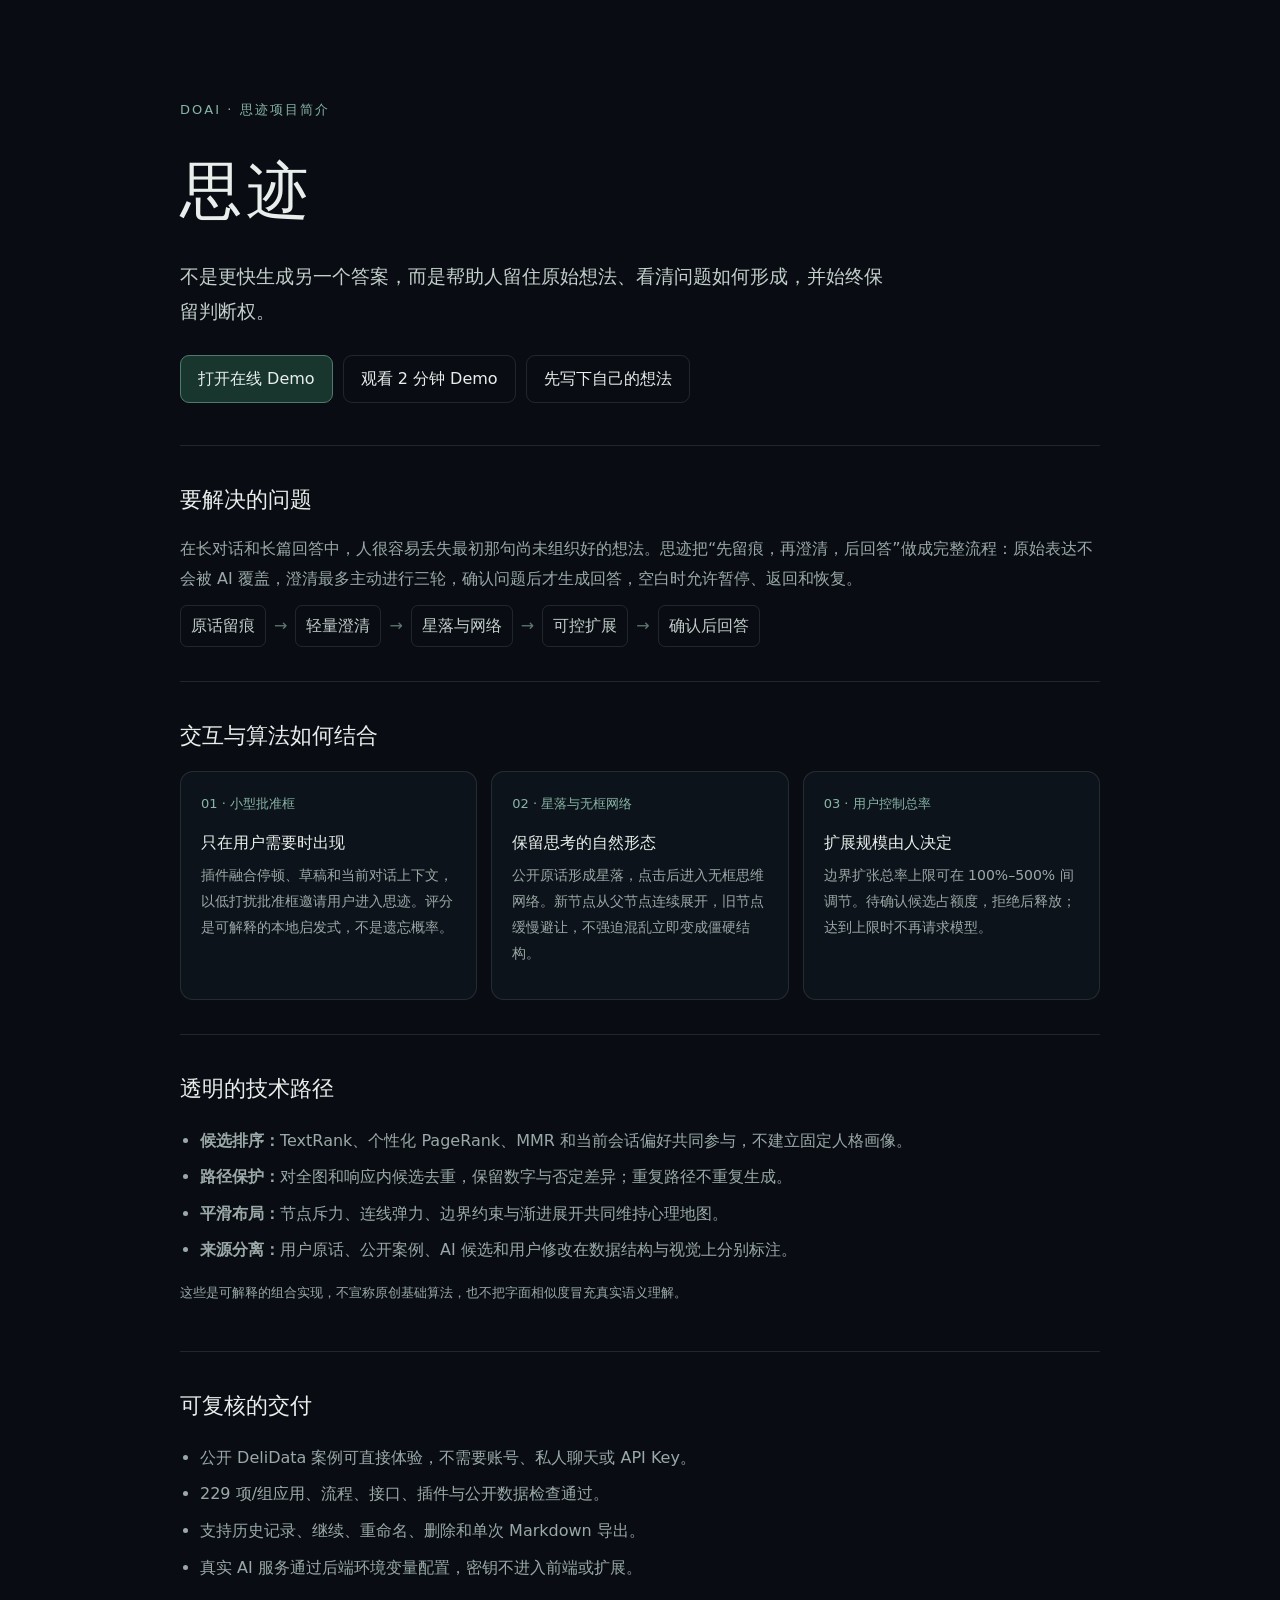
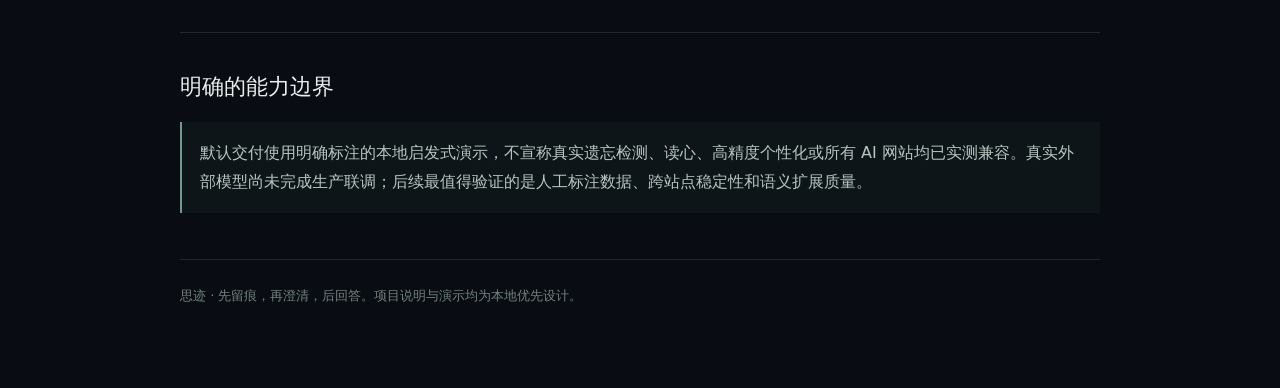
==== app/project-brief.html @ 73b499f1 "思迹黑客松完整交付" ====
<!DOCTYPE html>
<html lang="zh-CN">
<head>
<meta charset="UTF-8">
<meta name="viewport" content="width=device-width,initial-scale=1">
<meta name="description" content="思迹：AI 提问澄清与想法留痕工具。先留痕，再澄清，后回答。">
<title>思迹 · 项目简介</title>
<style>
:root{color-scheme:dark;--bg:#090d13;--panel:#101720;--text:#e8eeeb;--muted:#9aa9a7;--accent:#88b5a7;--line:rgba(150,180,171,.16)}*{box-sizing:border-box}body{margin:0;background:var(--bg);color:var(--text);font-family:system-ui,"Microsoft YaHei",sans-serif;line-height:1.85}main{width:min(920px,calc(100% - 36px));margin:0 auto;padding:64px 0 80px}header{padding:34px 0 42px;border-bottom:1px solid var(--line)}.eyebrow{color:var(--accent);font-size:13px;letter-spacing:.16em}h1{margin:12px 0 10px;font-size:clamp(36px,6vw,62px);font-weight:500;letter-spacing:.08em}h2{margin:0 0 14px;font-size:22px;font-weight:500}h3{margin:0 0 6px;font-size:16px;font-weight:500}p{margin:0 0 12px;color:var(--muted)}.lead{max-width:720px;font-size:19px;color:#c3cfca}.actions{display:flex;flex-wrap:wrap;gap:10px;margin-top:26px}.actions a{display:inline-flex;align-items:center;min-height:44px;padding:8px 17px;border:1px solid var(--line);border-radius:9px;color:var(--text);text-decoration:none}.actions a.primary{border-color:#52796f;background:#18352e}.actions a:focus-visible{outline:2px solid var(--accent);outline-offset:3px}section{padding:34px 0;border-bottom:1px solid var(--line)}.grid{display:grid;grid-template-columns:repeat(3,1fr);gap:14px}.card{padding:20px;border:1px solid var(--line);border-radius:13px;background:rgba(16,23,32,.65)}.card p{font-size:14px}.number{display:block;margin-bottom:12px;color:var(--accent);font-size:13px}.flow{display:flex;flex-wrap:wrap;gap:8px;align-items:center;color:#c1cec9}.flow span{padding:5px 10px;border:1px solid var(--line);border-radius:7px}.flow b{color:#5f7770;font-weight:400}.checks{padding-left:20px;color:var(--muted)}.checks li{margin:7px 0}.note{padding:16px 18px;border-left:2px solid #6d9c8d;background:rgba(70,110,96,.08);color:#b7c6c0}.small{font-size:13px}footer{padding-top:24px;color:#71827e;font-size:13px}@media(max-width:700px){main{padding-top:34px}.grid{grid-template-columns:1fr}h2{font-size:20px}.lead{font-size:17px}}
</style>
</head>
<body>
<main>
  <header>
    <div class="eyebrow">DOAI · 思迹项目简介</div>
    <h1>思迹</h1>
    <p class="lead">不是更快生成另一个答案，而是帮助人留住原始想法、看清问题如何形成，并始终保留判断权。</p>
    <div class="actions"><a class="primary" href="/?v=boundary#/demo/delidata">打开在线 Demo</a><a href="/watch-demo.html">观看 2 分钟 Demo</a><a href="/?v=boundary">先写下自己的想法</a></div>
  </header>
  <section>
    <h2>要解决的问题</h2>
    <p>在长对话和长篇回答中，人很容易丢失最初那句尚未组织好的想法。思迹把“先留痕，再澄清，后回答”做成完整流程：原始表达不会被 AI 覆盖，澄清最多主动进行三轮，确认问题后才生成回答，空白时允许暂停、返回和恢复。</p>
    <div class="flow"><span>原话留痕</span><b>→</b><span>轻量澄清</span><b>→</b><span>星落与网络</span><b>→</b><span>可控扩展</span><b>→</b><span>确认后回答</span></div>
  </section>
  <section>
    <h2>交互与算法如何结合</h2>
    <div class="grid">
      <article class="card"><span class="number">01 · 小型批准框</span><h3>只在用户需要时出现</h3><p>插件融合停顿、草稿和当前对话上下文，以低打扰批准框邀请用户进入思迹。评分是可解释的本地启发式，不是遗忘概率。</p></article>
      <article class="card"><span class="number">02 · 星落与无框网络</span><h3>保留思考的自然形态</h3><p>公开原话形成星落，点击后进入无框思维网络。新节点从父节点连续展开，旧节点缓慢避让，不强迫混乱立即变成僵硬结构。</p></article>
      <article class="card"><span class="number">03 · 用户控制总率</span><h3>扩展规模由人决定</h3><p>边界扩张总率上限可在 100%–500% 间调节。待确认候选占额度，拒绝后释放；达到上限时不再请求模型。</p></article>
    </div>
  </section>
  <section>
    <h2>透明的技术路径</h2>
    <ul class="checks">
      <li><strong>候选排序：</strong>TextRank、个性化 PageRank、MMR 和当前会话偏好共同参与，不建立固定人格画像。</li>
      <li><strong>路径保护：</strong>对全图和响应内候选去重，保留数字与否定差异；重复路径不重复生成。</li>
      <li><strong>平滑布局：</strong>节点斥力、连线弹力、边界约束与渐进展开共同维持心理地图。</li>
      <li><strong>来源分离：</strong>用户原话、公开案例、AI 候选和用户修改在数据结构与视觉上分别标注。</li>
    </ul>
    <p class="small">这些是可解释的组合实现，不宣称原创基础算法，也不把字面相似度冒充真实语义理解。</p>
  </section>
  <section>
    <h2>可复核的交付</h2>
    <ul class="checks">
      <li>公开 DeliData 案例可直接体验，不需要账号、私人聊天或 API Key。</li>
      <li>229 项/组应用、流程、接口、插件与公开数据检查通过。</li>
      <li>支持历史记录、继续、重命名、删除和单次 Markdown 导出。</li>
      <li>真实 AI 服务通过后端环境变量配置，密钥不进入前端或扩展。</li>
    </ul>
  </section>
  <section>
    <h2>明确的能力边界</h2>
    <p class="note">默认交付使用明确标注的本地启发式演示，不宣称真实遗忘检测、读心、高精度个性化或所有 AI 网站均已实测兼容。真实外部模型尚未完成生产联调；后续最值得验证的是人工标注数据、跨站点稳定性和语义扩展质量。</p>
  </section>
  <footer>思迹 · 先留痕，再澄清，后回答。项目说明与演示均为本地优先设计。</footer>
</main>
</body>
</html>
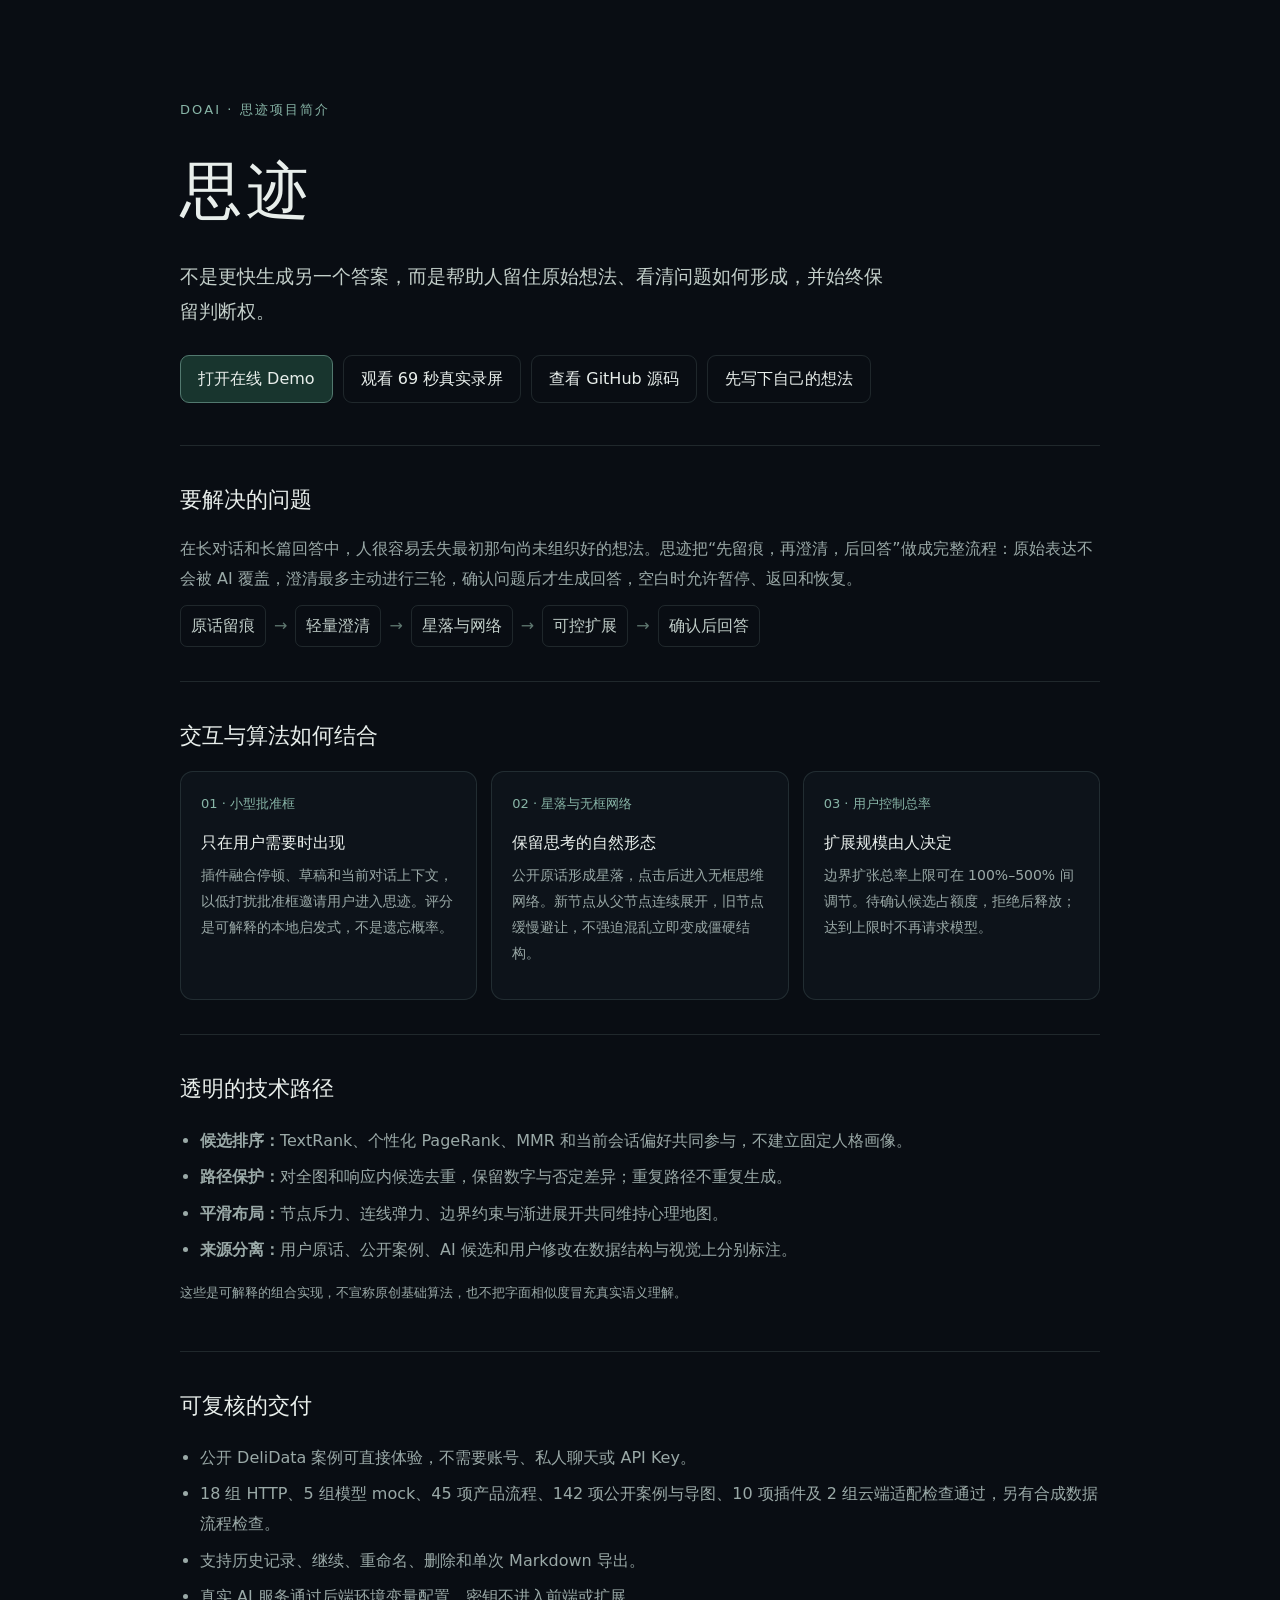
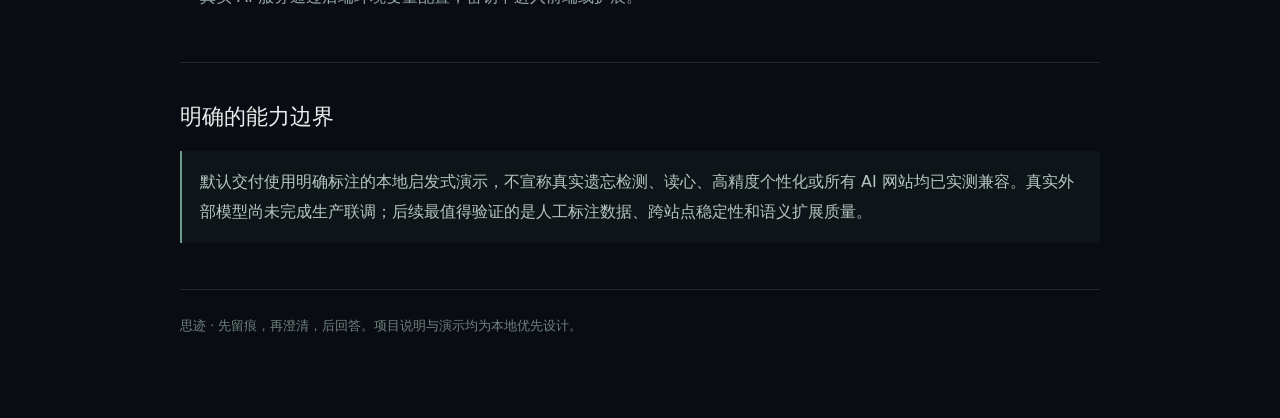
==== commit ae76d796: "添加 Cloudflare Pages 与云端接口测试" ====
--- a/app/project-brief.html
+++ b/app/project-brief.html
@@ -15,7 +15,7 @@
     <div class="eyebrow">DOAI · 思迹项目简介</div>
     <h1>思迹</h1>
     <p class="lead">不是更快生成另一个答案，而是帮助人留住原始想法、看清问题如何形成，并始终保留判断权。</p>
-    <div class="actions"><a class="primary" href="/?v=boundary#/demo/delidata">打开在线 Demo</a><a href="/watch-demo.html">观看 2 分钟 Demo</a><a href="/?v=boundary">先写下自己的想法</a></div>
+    <div class="actions"><a class="primary" href="/?v=boundary#/demo/delidata">打开在线 Demo</a><a href="https://www.bilibili.com/video/BV1LQykzCEih" target="_blank" rel="noopener noreferrer">观看 69 秒真实录屏</a><a href="https://github.com/132fafh/siji-hackathon" target="_blank" rel="noopener noreferrer">查看 GitHub 源码</a><a href="/?v=boundary">先写下自己的想法</a></div>
   </header>
   <section>
     <h2>要解决的问题</h2>
@@ -44,7 +44,7 @@
     <h2>可复核的交付</h2>
     <ul class="checks">
       <li>公开 DeliData 案例可直接体验，不需要账号、私人聊天或 API Key。</li>
-      <li>229 项/组应用、流程、接口、插件与公开数据检查通过。</li>
+      <li>18 组 HTTP、5 组模型 mock、45 项产品流程、142 项公开案例与导图、10 项插件及 2 组云端适配检查通过，另有合成数据流程检查。</li>
       <li>支持历史记录、继续、重命名、删除和单次 Markdown 导出。</li>
       <li>真实 AI 服务通过后端环境变量配置，密钥不进入前端或扩展。</li>
     </ul>
